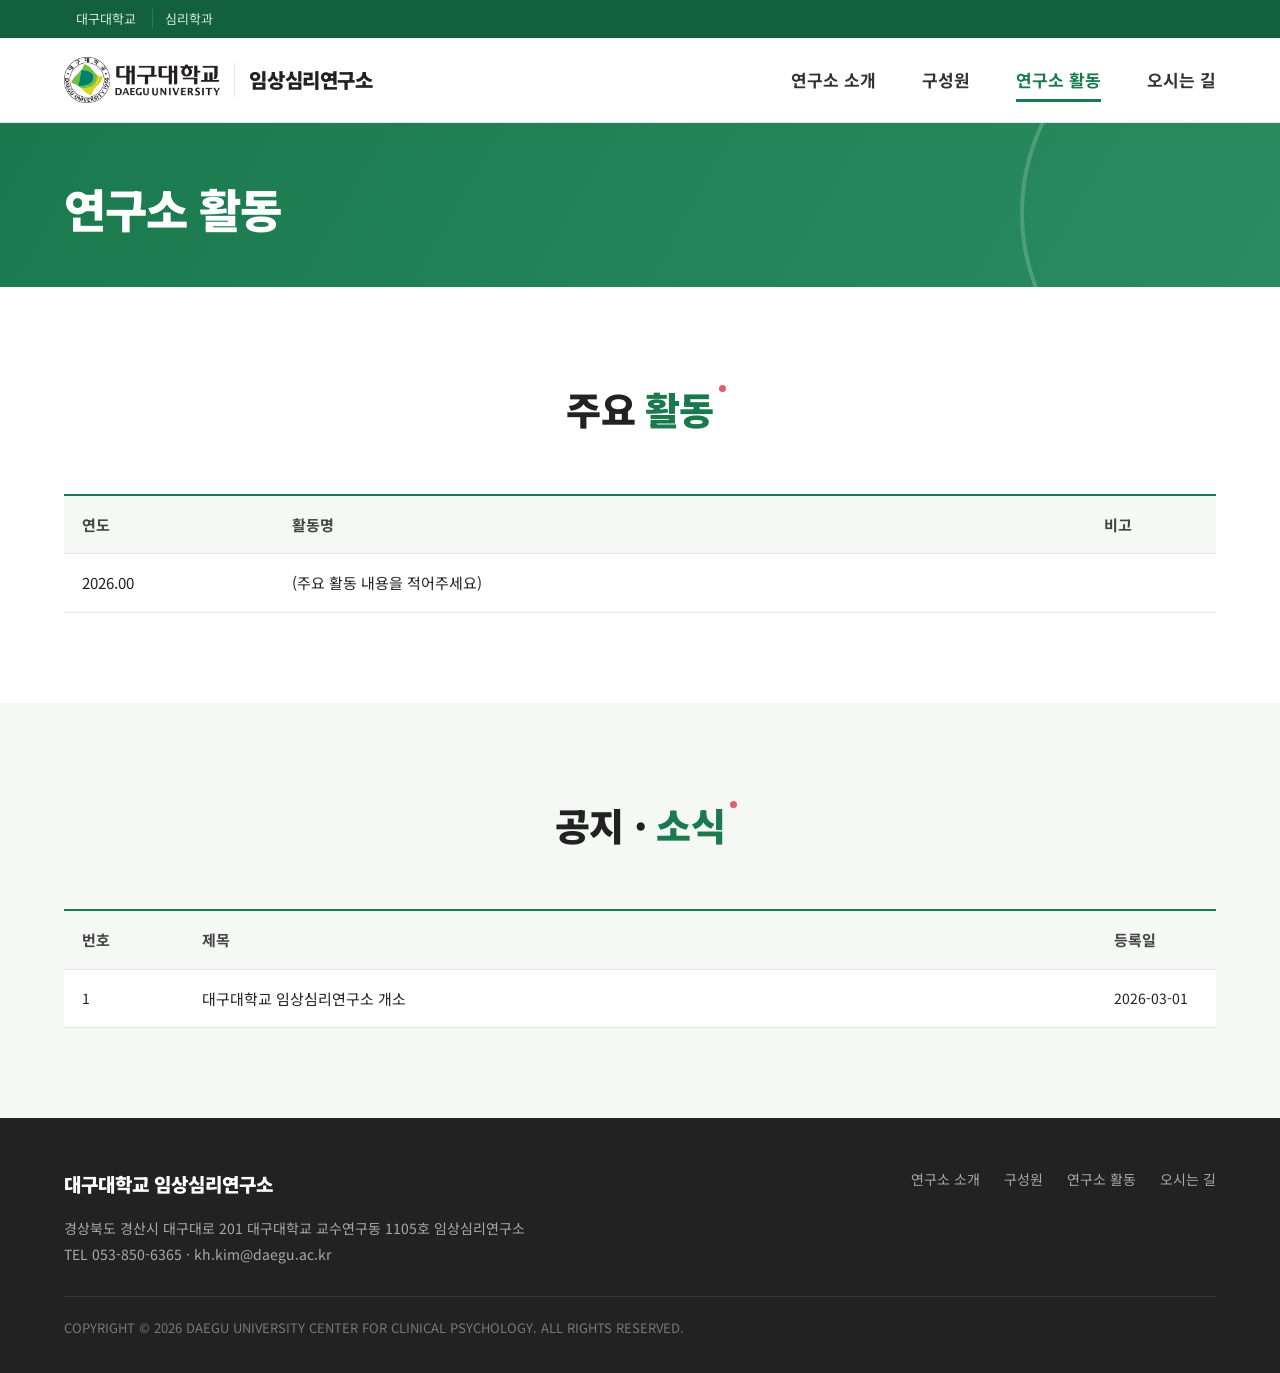
==== activities.html @ e57ab31c "Add files via upload" ====
<!DOCTYPE html>
<html lang="ko">
<head>
<meta charset="UTF-8">
<meta name="viewport" content="width=device-width, initial-scale=1.0">
<title>대구대학교 임상심리연구소 | 연구소 활동</title>
<meta name="description" content="대구대학교 임상심리연구소의 연구 프로젝트, 학술활동, 소식.">
<link rel="preconnect" href="https://fonts.googleapis.com">
<link rel="preconnect" href="https://fonts.gstatic.com" crossorigin>
<link href="https://fonts.googleapis.com/css2?family=Black+Han+Sans&family=Noto+Sans+KR:wght@300;400;500;700;900&display=swap" rel="stylesheet">
<link rel="stylesheet" href="style.css">
</head>
<body>

<div id="site-header"></div>

<section class="subhero">
  <div class="arc"></div>
  <div class="wrap">
    <h1>연구소 활동</h1>
  </div>
</section>

<!-- 주요 활동 -->
<section class="block">
  <div class="wrap">
    <div class="sec-head"><h2>주요 <span class="g">활동</span></h2></div>
    <table class="notice-table">
      <thead>
        <tr><th style="width:210px;white-space:nowrap">연도</th><th>활동명</th><th style="width:130px">비고</th></tr>
      </thead>
      <tbody>
        <tr>
          <td style="white-space:nowrap">2026.00</td>
          <td>(주요 활동 내용을 적어주세요)</td>
          <td>&nbsp;</td>
        </tr>
        <!-- 활동을 추가하려면 위 <tr> ... </tr> 한 줄을 복사해 아래에 붙여넣으세요. -->
      </tbody>
    </table>
  </div>
</section>

<!-- 공지·소식 게시판형 -->
<section class="block alt">
  <div class="wrap">
    <div class="sec-head"><h2>공지 · <span class="g">소식</span></h2></div>
    <table class="notice-table">
      <thead>
        <tr><th class="num">번호</th><th>제목</th><th class="date">등록일</th></tr>
      </thead>
      <!-- 아래 목록은 notices.js 파일 내용으로 자동으로 채워집니다. 여기는 수정하지 마세요. -->
      <tbody id="notice-body"></tbody>
    </table>
  </div>
</section>

<div id="site-footer"></div>

<!-- 공지사항 자동 렌더링 (내용은 notices.js 에서 관리) -->
<script src="notices.js"></script>
<script>
(function(){
  var body = document.getElementById('notice-body');
  if(!body || typeof NOTICES === 'undefined') return;
  var esc = function(s){ return String(s).replace(/[&<>"]/g, function(c){
    return {'&':'&amp;','<':'&lt;','>':'&gt;','"':'&quot;'}[c]; }); };
  // 원래 순서(입력 순)를 번호로 고정하고, 화면은 날짜 최신순으로 정렬
  var items = NOTICES.map(function(n, i){ return { n:n, id:i, no:i+1 }; });
  items.sort(function(a, b){
    if(a.n.date !== b.n.date) return a.n.date < b.n.date ? 1 : -1;
    return b.no - a.no;
  });
  body.innerHTML = items.map(function(it){
    var n = it.n;
    var tag = n.tag ? '<span class="t-tag">'+esc(n.tag)+'</span>' : '';
    var title = '<a href="notice.html?id='+it.id+'">'+esc(n.title || '')+'</a>';
    return '<tr><td class="num">'+it.no+'</td><td>'+tag+title+
           '</td><td class="date">'+esc(n.date||'')+'</td></tr>';
  }).join('');
})();
</script>

<script src="layout.js"></script>
</body>
</html>
---- style.css ----
/* =========================================================
   대구대학교 임상심리연구소 — 공통 스타일시트
   색·폰트·여백을 여기서 한 번에 관리합니다.
   ========================================================= */

:root{
  --green:#1A7A4E;        /* 대구대 브랜드 그린 */
  --green-deep:#13603C;
  --green-soft:#E8F3ED;
  --coral:#E85A6E;        /* 포인트 코랄 */
  --ink:#222;
  --gray:#666;
  --gray-light:#999;
  --line:#E6E6E6;
  --bg:#FFFFFF;
  --soft:#F6F8F6;
}
*{box-sizing:border-box;margin:0;padding:0}
html{scroll-behavior:smooth}
body{font-family:'Noto Sans KR',sans-serif;color:var(--ink);line-height:1.7;background:var(--bg);-webkit-font-smoothing:antialiased}
a{color:inherit;text-decoration:none}
img{max-width:100%;display:block}
.wrap{max-width:1200px;margin:0 auto;padding:0 24px}

/* ===== 유틸 바 ===== */
.utility{background:var(--green-deep);color:#D7EADD;font-size:13px}
.utility .wrap{display:flex;justify-content:space-between;align-items:center;height:38px}
.utility a{color:#D7EADD;padding:0 12px;border-left:1px solid rgba(255,255,255,.15)}
.utility a:first-child{border-left:none}
.utility .u-left a:hover,.utility .u-right a:hover{color:#fff}
.utility .u-right a{display:inline-flex;align-items:center;gap:5px}

/* ===== 헤더 / 네비 ===== */
/* 공통 레이아웃 래퍼가 헤더 고정(sticky)을 방해하지 않도록 처리 */
#site-header{display:contents}
header{background:#fff;border-bottom:1px solid var(--line);position:sticky;top:0;z-index:60}
.header-inner{display:flex;align-items:center;justify-content:space-between;height:84px}
.brand{display:flex;align-items:center;gap:14px}
.brand .emblem-img{height:46px;width:auto;object-fit:contain}
.brand .b-text{padding-left:14px;border-left:1px solid var(--line)}
.brand .emblem{width:46px;height:46px;border-radius:50%;background:var(--green);
  display:flex;align-items:center;justify-content:center;color:#fff;font-weight:900;font-size:13px;
  border:3px solid #F2C94C}
.brand .b-text strong{font-size:20px;font-weight:900;letter-spacing:-.02em}
.brand .b-text span{display:block;font-size:11px;color:var(--gray-light);letter-spacing:.18em;font-weight:500}
nav.gnb{display:flex;gap:46px}
nav.gnb a{font-size:17px;font-weight:700;color:#333;position:relative;padding:6px 0}
nav.gnb a::after{content:"";position:absolute;left:0;bottom:-2px;width:0;height:3px;background:var(--green);transition:.25s}
nav.gnb a:hover{color:var(--green)}
nav.gnb a:hover::after{width:100%}
nav.gnb a.active{color:var(--green)}
nav.gnb a.active::after{width:100%}
.burger{display:none;border:none;background:none;font-size:26px;cursor:pointer}

/* ===== 홈 히어로 (index 전용) ===== */
.hero{position:relative;height:520px;overflow:hidden;
  background:linear-gradient(120deg,#1A7A4E 0%,#2A8C5E 45%,#7FB89A 100%)}
/* 메인 이미지 배너 (기존 초록 배너와 동일한 높이 520px에 맞춰 채움) */
.hero-img{background-size:cover;background-position:center;background-repeat:no-repeat}
.hero .arc{position:absolute;left:-180px;top:50%;transform:translateY(-50%);
  width:680px;height:680px;border:5px solid var(--coral);border-radius:50%;
  border-right-color:transparent;border-top-color:transparent;opacity:.85}
.hero-content{position:relative;z-index:2;height:100%;display:flex;flex-direction:column;justify-content:center;align-items:center;text-align:center;color:#fff}
.hero .eyebrow{font-size:15px;letter-spacing:.25em;font-weight:700;color:#D7EADD;margin-bottom:14px}
.hero h1{font-family:'Black Han Sans',sans-serif;font-size:clamp(34px,5.5vw,60px);line-height:1.18;font-weight:400;letter-spacing:-.01em;text-shadow:0 2px 12px rgba(0,0,0,.18)}
.hero h1 .pt{color:#FFD9DF}
.hero p{margin-top:22px;font-size:clamp(15px,1.8vw,18px);color:#EAF4EE;font-weight:300;max-width:540px}

/* ===== 내부 페이지 서브 배너 ===== */
.subhero{background:linear-gradient(120deg,var(--green) 0%,#2A8C5E 100%);color:#fff;position:relative;overflow:hidden}
.subhero .arc{position:absolute;right:-160px;top:-120px;width:420px;height:420px;border:4px solid rgba(255,255,255,.18);border-radius:50%}
.subhero .wrap{position:relative;z-index:2;padding:46px 24px 40px}
.subhero h1{font-size:clamp(30px,4vw,46px);font-weight:900;letter-spacing:-.02em}
.subhero .crumb{margin-top:12px;font-size:14px;color:#D7EADD}
.subhero .crumb a:hover{color:#fff;text-decoration:underline}

/* ===== 퀵 링크 ===== */
.quick{background:var(--soft);border-bottom:1px solid var(--line)}
.quick .wrap{display:grid;grid-template-columns:repeat(4,1fr)}
.quick a{display:flex;flex-direction:column;align-items:center;gap:12px;padding:32px 10px;border-left:1px solid var(--line);transition:.2s}
.quick a:first-child{border-left:none}
.quick a:hover{background:#fff}
.quick .qi{width:60px;height:60px;border-radius:50%;border:2px solid var(--green);
  display:flex;align-items:center;justify-content:center;font-size:26px;color:var(--green);transition:.2s}
.quick a:hover .qi{background:var(--green);color:#fff}
.quick .ql{font-size:15px;font-weight:500;color:#444}

/* ===== 섹션 공통 ===== */
section.block{padding:90px 0}
section.block.alt{background:var(--soft)}
.sec-head{text-align:center;margin-bottom:52px}
.sec-head h2{font-size:clamp(26px,3.4vw,38px);font-weight:900;letter-spacing:-.02em}
.sec-head h2 .g{color:var(--green);position:relative}
.sec-head h2 .g::after{content:"";position:absolute;right:-12px;top:4px;width:7px;height:7px;border-radius:50%;background:var(--coral)}
.sec-head p{color:var(--gray);margin-top:14px;font-size:16px}

/* ===== 소개 ===== */
.intro-grid{display:grid;grid-template-columns:1.1fr 1fr;gap:60px;align-items:center}
.intro-text h3{font-size:26px;font-weight:900;line-height:1.4;margin-bottom:20px}
.intro-text h3 .c{color:var(--coral)}
.intro-text p{color:var(--gray);margin-bottom:16px;font-size:16px;text-align:justify}
.intro-text p.sign{text-align:left}
.intro-text .sign{margin-top:24px;font-size:15px;color:var(--ink)}
.intro-text .sign strong{font-weight:700}
.intro-visual{background:linear-gradient(135deg,var(--green) 0%,#36996A 100%);border-radius:20px;height:auto;
  display:flex;align-items:center;justify-content:center;color:#fff;text-align:center;position:relative;overflow:hidden}
.intro-visual .big{font-family:'Black Han Sans',sans-serif;font-size:120px;opacity:.22;position:absolute}
.intro-visual .label{position:relative;z-index:2}
.intro-visual .label .yr{font-family:'Black Han Sans',sans-serif;font-size:54px}
.intro-visual .label .sub{font-size:16px;letter-spacing:.1em;margin-top:6px}

/* 미션/연혁 카드 */
.mission-grid{display:grid;grid-template-columns:repeat(3,1fr);gap:24px;margin-top:8px}
.mission-card{background:#fff;border:1px solid var(--line);border-radius:16px;padding:34px 28px;text-align:center}
.mission-card .mi{font-size:38px;margin-bottom:14px}
.mission-card h3{font-size:19px;font-weight:700;margin-bottom:10px}
.mission-card p{font-size:14.5px;color:var(--gray)}

/* ===== 하는 일 / 활동 카드 ===== */
.work-grid{display:grid;grid-template-columns:repeat(4,1fr);gap:24px}
.work-card{background:#fff;border:1px solid var(--line);border-radius:16px;padding:34px 26px;transition:.25s}
.work-card:hover{border-color:var(--green);box-shadow:0 12px 30px rgba(26,122,78,.1);transform:translateY(-4px)}
.work-card .wn{font-family:'Black Han Sans',sans-serif;font-size:30px;color:#CFE6D9}
.work-card .wi{font-size:34px;margin:8px 0 16px}
.work-card h3{font-size:19px;font-weight:700;margin-bottom:10px}
.work-card p{font-size:14.5px;color:var(--gray)}

/* ===== 구성원 ===== */
.team-grid{display:grid;grid-template-columns:repeat(4,1fr);gap:24px}
.member{background:#fff;border:1px solid var(--line);border-radius:16px;text-align:center;transition:.25s;padding:26px 18px 24px}
.member .photo{width:135px;height:170px;margin:0 auto 18px;border-radius:12px;overflow:hidden;background:linear-gradient(135deg,#E8F3ED,#CFE6D9);
  display:flex;align-items:center;justify-content:center;font-family:'Black Han Sans',sans-serif;font-size:50px;color:var(--green)}
.member .photo img{width:100%;height:100%;object-fit:cover;object-position:center top}
.member .m-body{padding:0}
.member h3{font-size:19px;font-weight:700}
.member .role{color:var(--ink);font-size:14px;font-weight:500;margin:5px 0 12px}
.member p{font-size:14px;color:var(--gray)}

/* 구성원 상세 리스트(가로형) */
.member-row{display:flex;gap:26px;background:#fff;border:1px solid var(--line);border-radius:16px;padding:28px;margin-bottom:20px;align-items:center}
.member-row .ph{width:135px;height:170px;border-radius:12px;flex-shrink:0;background:#fff;border:1px solid var(--line);overflow:hidden;
  display:flex;align-items:center;justify-content:center;font-family:'Black Han Sans',sans-serif;font-size:46px;color:var(--green)}
.member-row .ph img{width:100%;height:100%;object-fit:cover;object-position:center top;border-radius:12px}
.member-row .info h3{font-size:21px;font-weight:700}
.member-row .info .role{color:var(--ink);font-weight:500;margin:4px 0 12px}
.member-row .info ul{list-style:none;font-size:14.5px;color:var(--gray)}
.member-row .info ul li{padding-left:16px;position:relative;margin-bottom:5px}
.member-row .info ul li::before{content:"·";position:absolute;left:4px;color:var(--green)}

/* ===== 보드형 (연구·활동) ===== */
.board{display:grid;grid-template-columns:340px 1fr;border:1px solid var(--line);border-radius:16px;overflow:hidden;background:#fff}
.board-feat{background:var(--green);color:#fff;padding:44px 36px;display:flex;flex-direction:column;justify-content:center}
.board-feat .tag{font-size:13px;background:rgba(255,255,255,.2);padding:5px 12px;border-radius:999px;align-self:flex-start;margin-bottom:18px}
.board-feat h3{font-size:24px;font-weight:900;line-height:1.4;margin-bottom:16px}
.board-feat .date{font-size:14px;color:#D7EADD}
.board-feat .more{margin-top:auto;padding-top:24px;font-size:14px;color:#fff}
.board-list{display:grid;grid-template-columns:1fr 1fr}
.board-item{padding:30px;border-left:1px solid var(--line);border-bottom:1px solid var(--line);transition:.2s}
.board-item:hover{background:var(--soft)}
.board-item .new{display:inline-block;border:1px solid var(--green);color:var(--green);font-size:11px;font-weight:700;border-radius:999px;padding:2px 10px;margin-bottom:12px}
.board-item h4{font-size:16.5px;font-weight:700;margin-bottom:10px;line-height:1.45}
.board-item p{font-size:14px;color:var(--gray);margin-bottom:14px;display:-webkit-box;-webkit-line-clamp:2;-webkit-box-orient:vertical;overflow:hidden}
.board-item .date{font-size:13px;color:var(--gray-light)}

/* 단순 게시판형 리스트(표) */
.notice-table{width:100%;border-top:2px solid var(--green);border-collapse:collapse;background:#fff}
.notice-table th,.notice-table td{padding:16px 18px;border-bottom:1px solid var(--line);font-size:15px;text-align:left}
.notice-table th{background:var(--soft);font-weight:700;color:#444}
.notice-table td.num,.notice-table td.date{color:var(--ink);font-size:14px;width:120px}
.notice-table tr:hover td{background:var(--soft)}
.notice-table .t-tag{display:inline-block;background:var(--green-soft);color:var(--green);font-size:12px;font-weight:700;border-radius:6px;padding:2px 8px;margin-right:8px}

/* 활동 갤러리 카드 */
.gallery{display:grid;grid-template-columns:repeat(3,1fr);gap:24px}
.gcard{background:#fff;border:1px solid var(--line);border-radius:16px;overflow:hidden;transition:.25s}
.gcard:hover{box-shadow:0 12px 30px rgba(0,0,0,.08);transform:translateY(-4px)}
.gcard .gimg{height:180px;background:linear-gradient(135deg,#CFE6D9,#A9D4BD);display:flex;align-items:center;justify-content:center;font-size:42px}
.gcard .g-body{padding:22px}
.gcard h4{font-size:17px;font-weight:700;margin-bottom:8px}
.gcard p{font-size:14px;color:var(--gray);margin-bottom:10px}
.gcard .date{font-size:13px;color:var(--gray-light)}

/* ===== 오시는 길 ===== */
.contact-grid{display:grid;grid-template-columns:1fr 1fr;gap:48px;align-items:stretch}
.contact-info{background:#fff;border:1px solid var(--line);border-radius:16px;padding:40px}
.contact-info .row{display:flex;gap:16px;padding:20px 0;border-bottom:1px solid var(--line)}
.contact-info .row:last-child{border-bottom:none}
.contact-info .ci{width:44px;height:44px;border-radius:50%;background:var(--green-soft);color:var(--green);
  display:flex;align-items:center;justify-content:center;font-size:20px;flex-shrink:0}
.contact-info h4{font-size:16px;margin-bottom:3px}
.contact-info p{font-size:15px;color:var(--gray)}
.map{background:#fff;border:1px solid var(--line);border-radius:16px;
  display:flex;align-items:center;justify-content:center;color:var(--gray-light);
  background:repeating-linear-gradient(45deg,#fafafa,#fafafa 12px,#f3f3f3 12px,#f3f3f3 24px);min-height:360px;text-align:center}

/* ===== 공지 상세 보기 ===== */
.notice-view{max-width:860px;margin:0 auto}
.notice-view .nv-head{border-bottom:2px solid var(--green);padding-bottom:22px;margin-bottom:8px}
.notice-view .nv-tag{display:inline-block;background:var(--green-soft);color:var(--green);font-size:13px;font-weight:700;border-radius:6px;padding:3px 10px;margin-bottom:12px}
.notice-view h1{font-size:clamp(22px,3vw,30px);font-weight:900;letter-spacing:-.02em;line-height:1.4}
.notice-view .nv-date{margin-top:12px;color:var(--gray-light);font-size:14px}
.notice-view .nv-body{padding:34px 0;font-size:16px;color:#444;min-height:120px}
.notice-view .nv-body p{margin-bottom:16px}
.notice-view .nv-file{margin:0 0 30px;padding:16px 18px;background:var(--soft);border:1px solid var(--line);border-radius:12px;font-size:15px}
.notice-view .nv-file a{color:var(--green);font-weight:700}
.notice-view .nv-nav{display:flex;justify-content:space-between;border-top:1px solid var(--line);padding-top:24px}
.notice-view .nv-nav a{font-size:15px;font-weight:700;color:var(--green)}
.notice-view .nv-nav a:hover{text-decoration:underline}
.notice-view .nv-nav .disabled{color:var(--line);pointer-events:none}

/* 본문 텍스트 블록(내용 추가용) */
.prose{max-width:860px;margin:0 auto}
.prose h3{font-size:22px;font-weight:900;margin:36px 0 14px;padding-left:14px;border-left:4px solid var(--green)}
.prose p{color:#444;margin-bottom:16px;font-size:16px}
.prose ul{margin:0 0 16px 20px;color:#444}
.prose ul li{margin-bottom:8px}

/* ===== 푸터 ===== */
footer{background:#222;color:#A8A8A8;padding:50px 0 34px}
.foot-top{display:flex;justify-content:space-between;flex-wrap:wrap;gap:30px;align-items:flex-start}
.foot-logo{color:#fff;font-size:19px;font-weight:900;margin-bottom:14px}
.foot-info p{font-size:14px;line-height:1.9}
.foot-links{display:flex;gap:24px;font-size:14px}
.foot-links a:hover{color:#fff}
.copy{margin-top:28px;padding-top:20px;border-top:1px solid #3a3a3a;font-size:13px;color:#777}

/* ===== 반응형 ===== */
@media(max-width:980px){
  nav.gnb,.utility .u-left{display:none}
  .burger{display:block}
  .quick .wrap{grid-template-columns:repeat(2,1fr)}
  .intro-grid,.contact-grid{grid-template-columns:1fr;gap:36px}
  .work-grid,.team-grid,.gallery,.mission-grid{grid-template-columns:repeat(2,1fr)}
  .board{grid-template-columns:1fr}
  .board-list{grid-template-columns:1fr}
  .hero-content{align-items:center;text-align:center}
  .hero p{margin-left:auto;margin-right:auto}
  section.block{padding:60px 0}
  .member-row{flex-direction:column;text-align:center}
  .member-row .info ul{text-align:left;display:inline-block}
}
@media(max-width:560px){
  .work-grid,.team-grid,.gallery,.mission-grid{grid-template-columns:1fr}
  .notice-table td.num{display:none}
  .notice-table th.num{display:none}
}
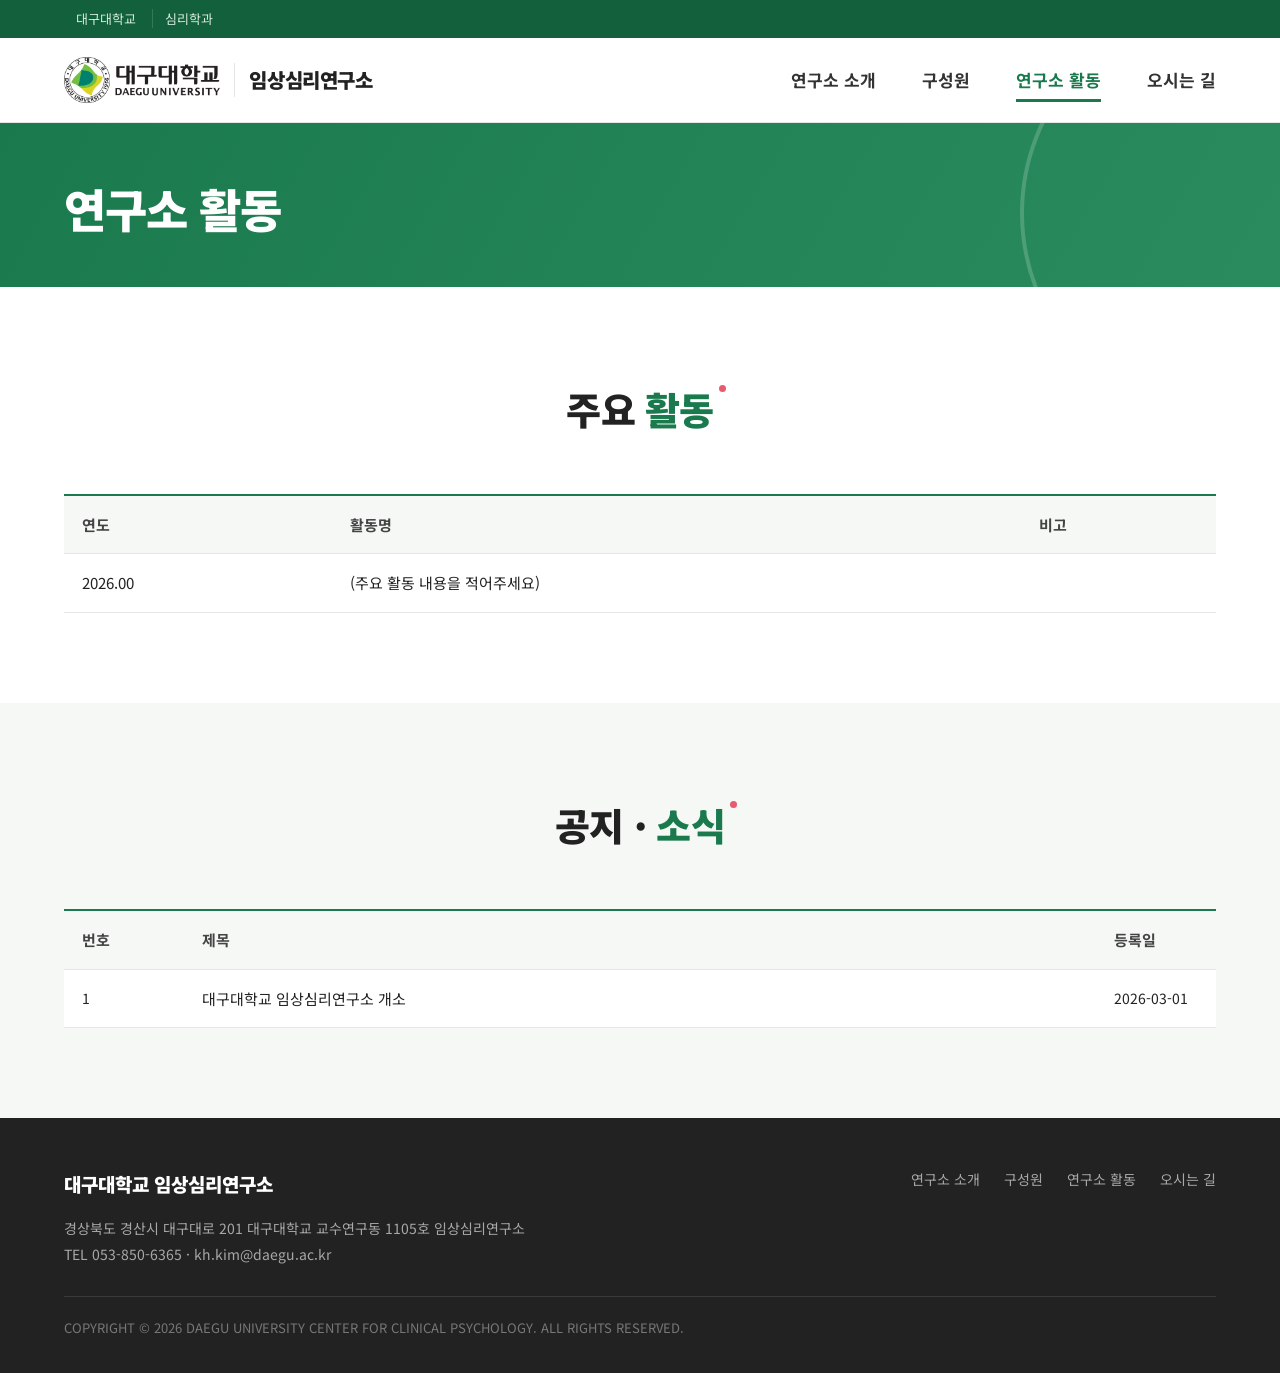
==== commit 379b43d7: "Add files via upload" ====
--- a/activities.html
+++ b/activities.html
@@ -27,13 +27,13 @@
     <div class="sec-head"><h2>주요 <span class="g">활동</span></h2></div>
     <table class="notice-table">
       <thead>
-        <tr><th style="width:210px;white-space:nowrap">연도</th><th>활동명</th><th style="width:130px">비고</th></tr>
+        <tr><th class="yr">연도</th><th>활동명</th><th class="rem">비고</th></tr>
       </thead>
       <tbody>
         <tr>
-          <td style="white-space:nowrap">2026.00</td>
+          <td class="yr">2026.00</td>
           <td>(주요 활동 내용을 적어주세요)</td>
-          <td>&nbsp;</td>
+          <td class="rem">&nbsp;</td>
         </tr>
         <!-- 활동을 추가하려면 위 <tr> ... </tr> 한 줄을 복사해 아래에 붙여넣으세요. -->
       </tbody>
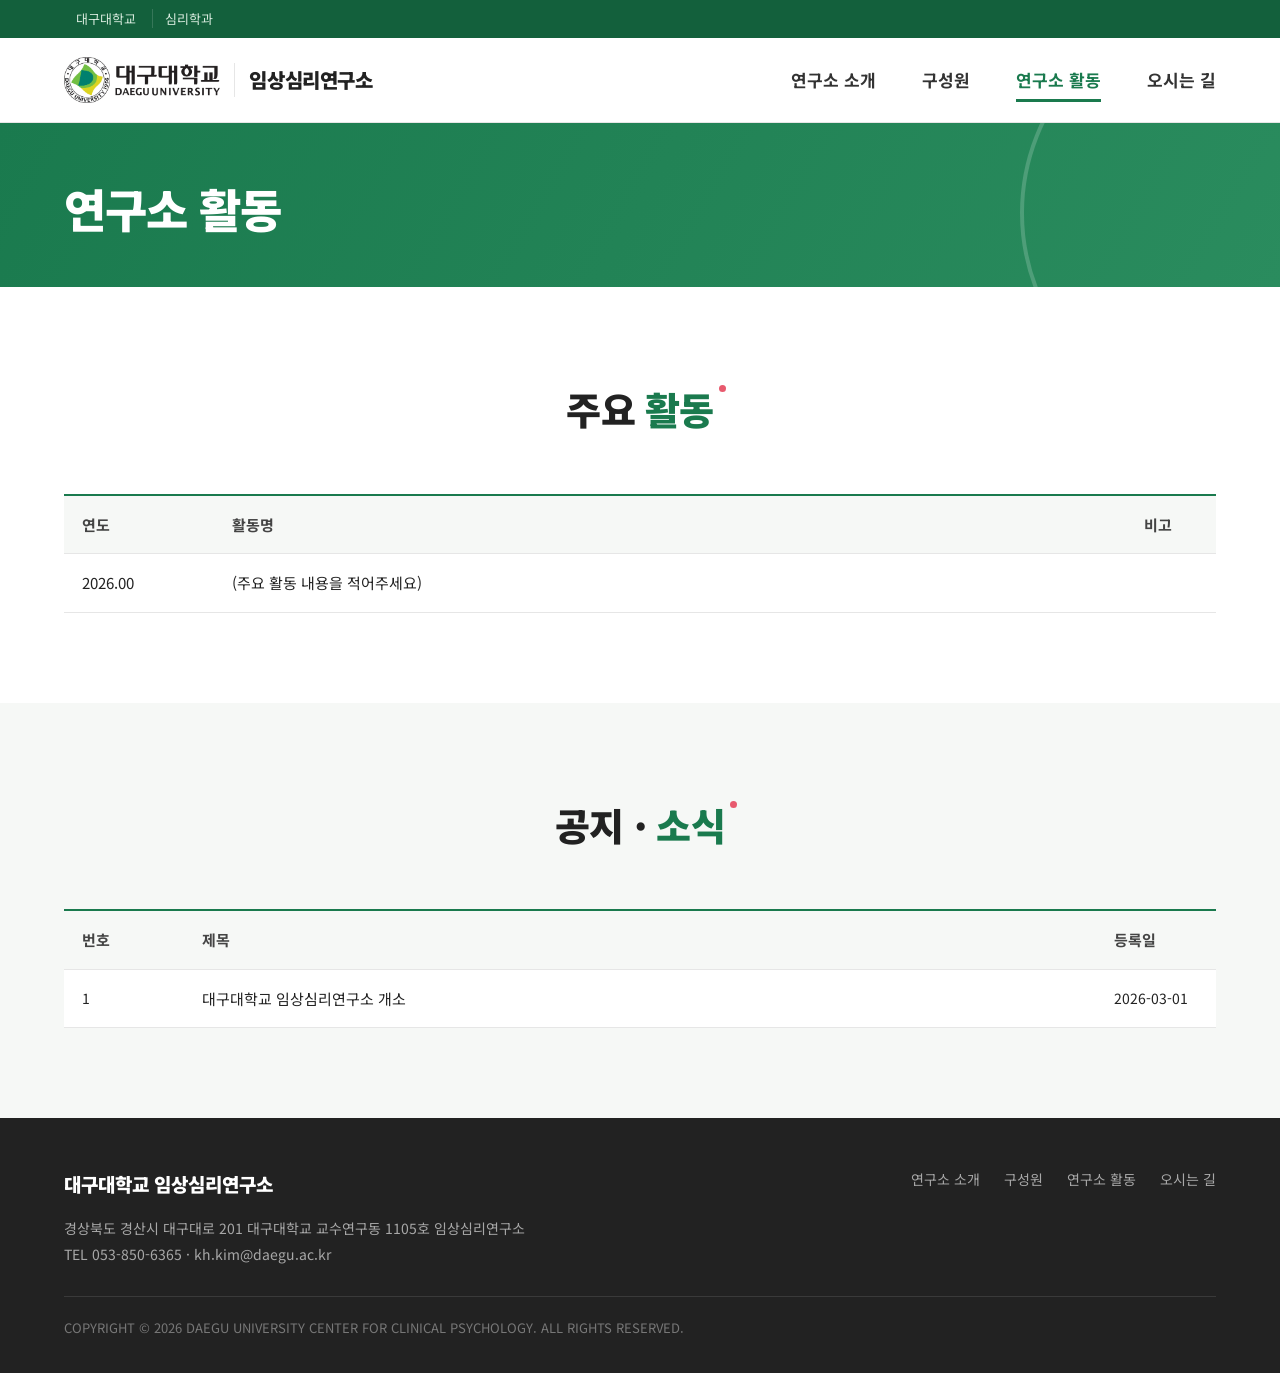
==== commit a06ce6cf: "Add files via upload" ====
--- a/activities.html
+++ b/activities.html
@@ -8,7 +8,7 @@
 <link rel="preconnect" href="https://fonts.googleapis.com">
 <link rel="preconnect" href="https://fonts.gstatic.com" crossorigin>
 <link href="https://fonts.googleapis.com/css2?family=Black+Han+Sans&family=Noto+Sans+KR:wght@300;400;500;700;900&display=swap" rel="stylesheet">
-<link rel="stylesheet" href="style.css">
+<link rel="stylesheet" href="style.css?v=3">
 </head>
 <body>
 
@@ -81,6 +81,6 @@
 })();
 </script>
 
-<script src="layout.js"></script>
+<script src="layout.js?v=3"></script>
 </body>
 </html>
--- a/style.css
+++ b/style.css
@@ -167,6 +167,8 @@
 .notice-table th,.notice-table td{padding:16px 18px;border-bottom:1px solid var(--line);font-size:15px;text-align:left}
 .notice-table th{background:var(--soft);font-weight:700;color:#444}
 .notice-table td.num,.notice-table td.date{color:var(--ink);font-size:14px;width:120px}
+.notice-table .yr{width:150px;white-space:nowrap}
+.notice-table .rem{width:90px}
 .notice-table tr:hover td{background:var(--soft)}
 .notice-table .t-tag{display:inline-block;background:var(--green-soft);color:var(--green);font-size:12px;font-weight:700;border-radius:6px;padding:2px 8px;margin-right:8px}
 
@@ -226,8 +228,19 @@
 
 /* ===== 반응형 ===== */
 @media(max-width:980px){
-  nav.gnb,.utility .u-left{display:none}
+  .utility .u-left{display:none}
   .burger{display:block}
+  /* 모바일 드롭다운 메뉴 */
+  nav.gnb{
+    display:none;
+    position:absolute;top:100%;left:0;right:0;z-index:59;
+    flex-direction:column;gap:0;
+    background:#fff;border-top:1px solid var(--line);
+    box-shadow:0 10px 20px rgba(0,0,0,.08)}
+  nav.gnb.open{display:flex}
+  nav.gnb a{padding:15px 24px;font-size:16px;font-weight:500;border-bottom:1px solid var(--line)}
+  nav.gnb a:last-child{border-bottom:none}
+  nav.gnb a::after{display:none}
   .quick .wrap{grid-template-columns:repeat(2,1fr)}
   .intro-grid,.contact-grid{grid-template-columns:1fr;gap:36px}
   .work-grid,.team-grid,.gallery,.mission-grid{grid-template-columns:repeat(2,1fr)}
@@ -241,6 +254,7 @@
 }
 @media(max-width:560px){
   .work-grid,.team-grid,.gallery,.mission-grid{grid-template-columns:1fr}
-  .notice-table td.num{display:none}
-  .notice-table th.num{display:none}
+  .notice-table th,.notice-table td{padding:12px 12px;font-size:13.5px}
+  .notice-table td.num,.notice-table th.num{display:none}
+  .notice-table .rem{display:none}
 }
